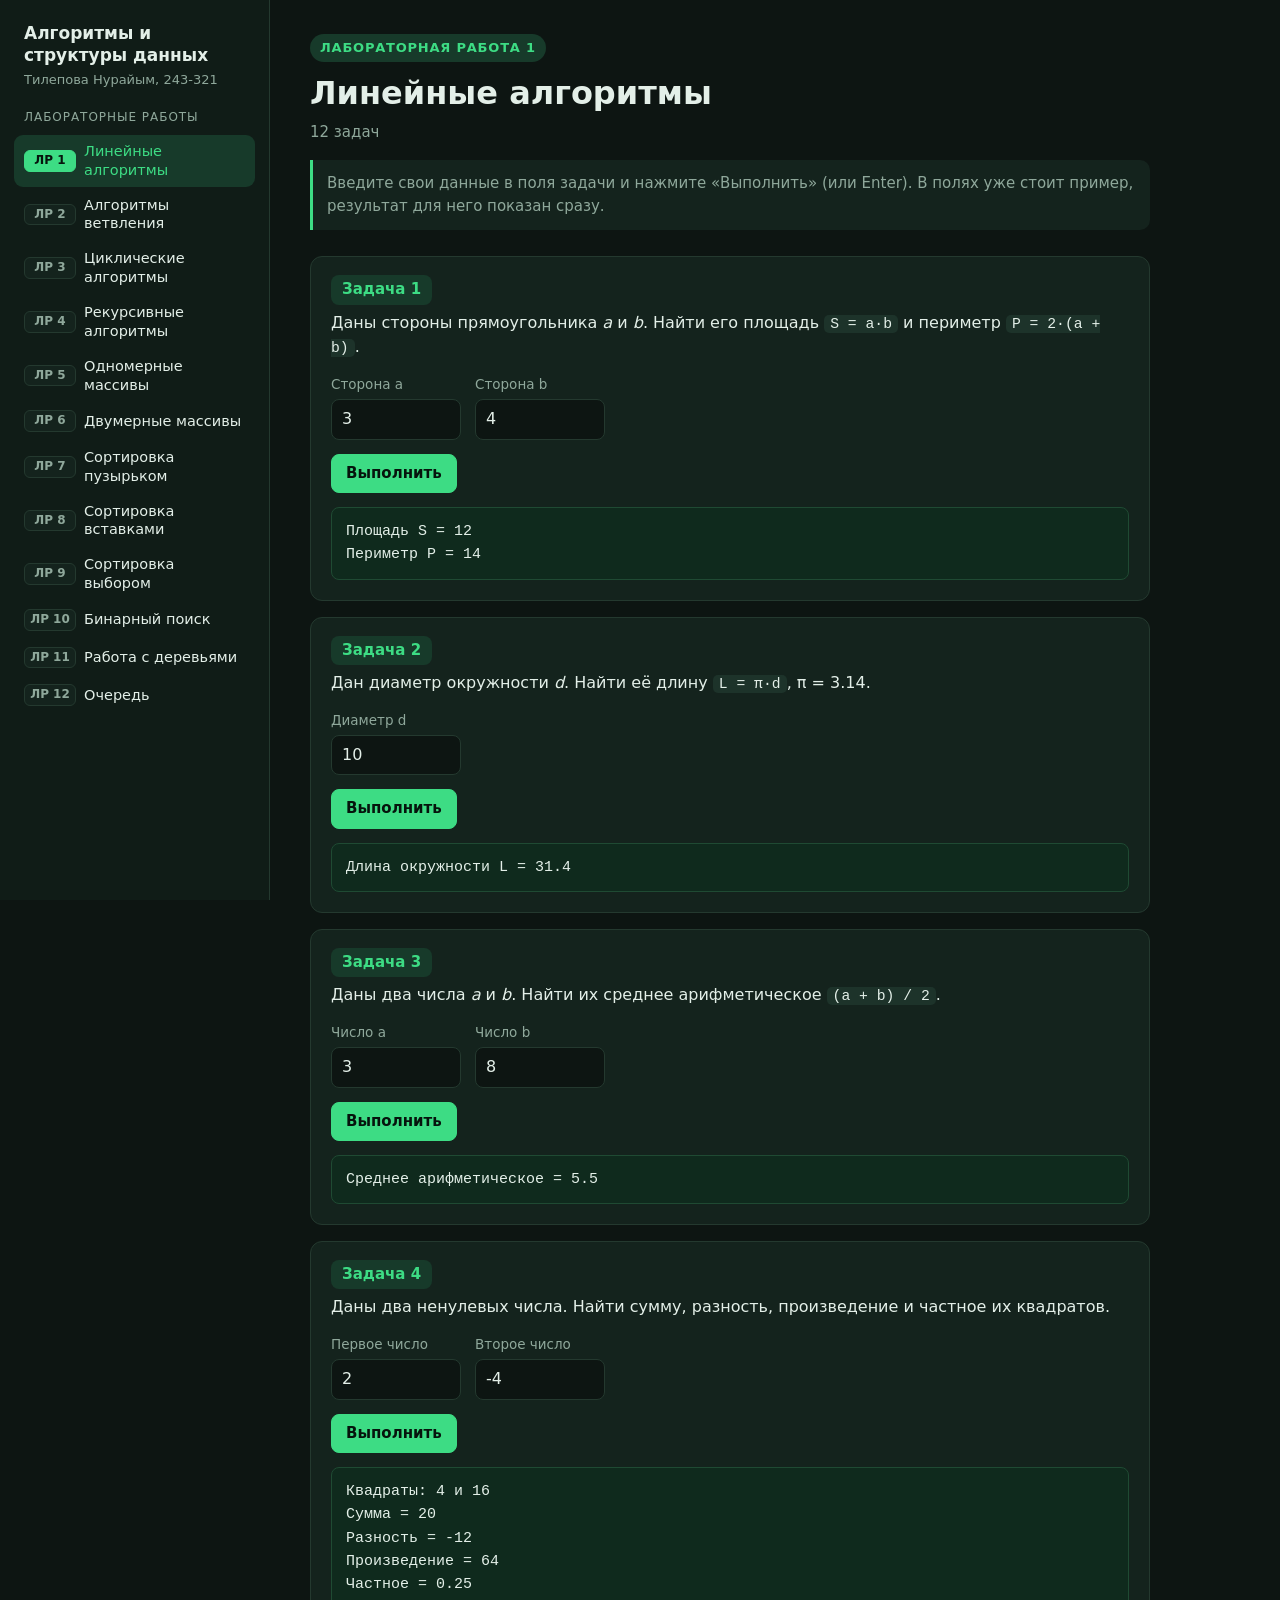
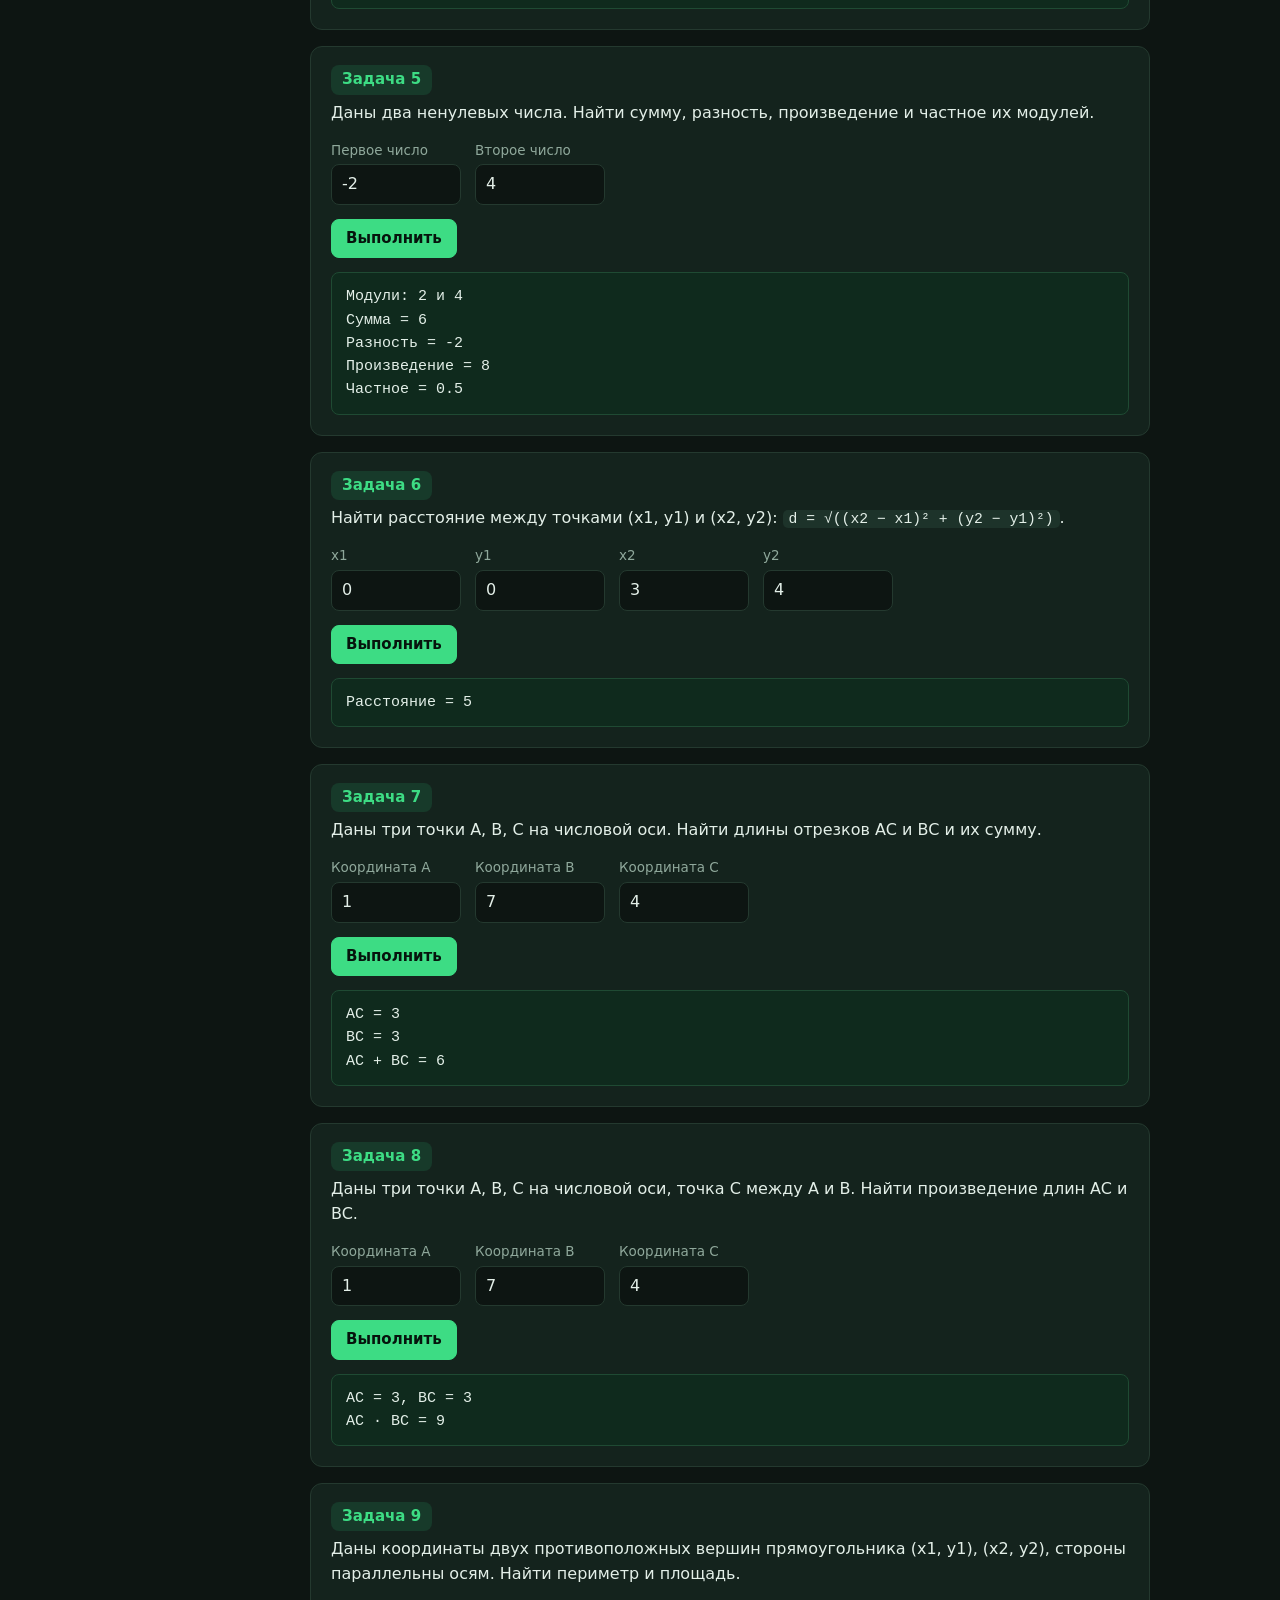
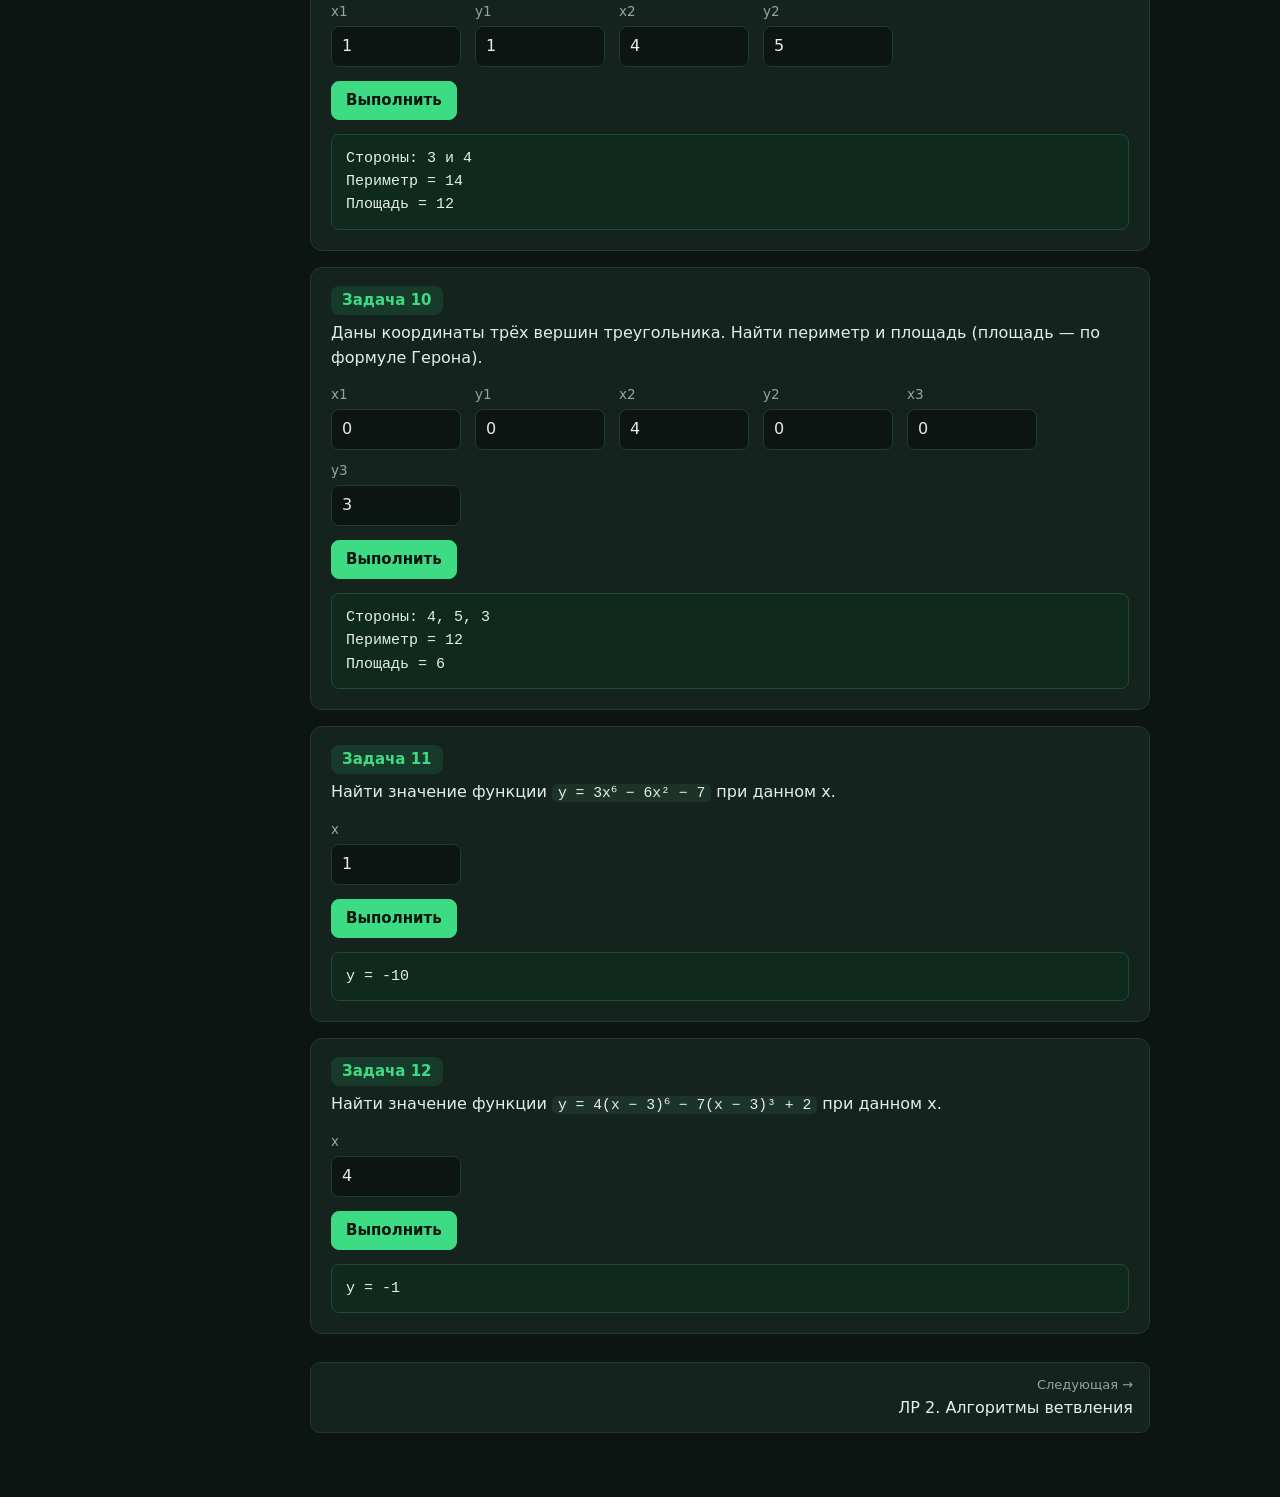
==== web/lab-01.html @ 8694693c "Add web version of all labs" ====
<!doctype html>
<html lang="ru">
<head>
  <meta charset="utf-8">
  <meta name="viewport" content="width=device-width, initial-scale=1">
  <title>Лабораторная работа 1</title>
  <link rel="stylesheet" href="assets/style.css">
</head>
<body>
  <noscript>Для работы страницы нужен включённый JavaScript.</noscript>
  <script src="assets/app.js"></script>
  <script src="labs/lab-01.js"></script>
</body>
</html>
---- web/assets/style.css ----
/* Тёмная тема в зелёных тонах */
:root {
  --bg: #0d1512;
  --sidebar: #101c17;
  --surface: #14231d;
  --surface-2: #1a2d25;
  --text: #e3efe8;
  --muted: #8fa89b;
  --border: #24392f;
  --accent: #3ddc84;
  --accent-strong: #2bb36a;
  --accent-soft: #173a2a;
  --on-accent: #06140d;
  --ok-soft: #0f2a1d;
  --error: #ff8a80;
  --error-soft: #3a1a1a;
  --mark: #4a4317;
  --mark-border: #d9b938;
  --code-bg: #1d332a;
  --radius: 12px;
  color-scheme: dark;
}

* { box-sizing: border-box; }

html { scroll-behavior: smooth; }

body {
  margin: 0;
  font-family: "Segoe UI", system-ui, -apple-system, Roboto, sans-serif;
  font-size: 16px;
  line-height: 1.55;
  background: var(--bg);
  color: var(--text);
}

a { color: var(--accent); }

/* ---------- раскладка: боковое меню + содержимое ---------- */

.layout {
  display: grid;
  grid-template-columns: 270px 1fr;
  min-height: 100vh;
}

.sidebar {
  background: var(--sidebar);
  border-right: 1px solid var(--border);
  padding: 22px 14px;
  position: sticky;
  top: 0;
  height: 100vh;
  overflow-y: auto;
}

.brand {
  display: block;
  padding: 0 10px 18px;
  text-decoration: none;
  color: var(--text);
}
.brand .subject { font-weight: 700; font-size: 17px; line-height: 1.3; }
.brand .author { font-size: 13px; color: var(--muted); margin-top: 4px; }

.side-title {
  font-size: 12px;
  text-transform: uppercase;
  letter-spacing: 0.08em;
  color: var(--muted);
  padding: 0 10px 8px;
}

.side-nav { display: flex; flex-direction: column; gap: 2px; }

.side-nav a {
  display: grid;
  grid-template-columns: 52px 1fr;
  align-items: center;
  gap: 8px;
  padding: 7px 10px;
  border-radius: 9px;
  text-decoration: none;
  color: var(--text);
  font-size: 14.5px;
  line-height: 1.3;
}
.side-nav a .badge {
  font-size: 12px;
  font-weight: 600;
  color: var(--muted);
  background: var(--surface);
  border: 1px solid var(--border);
  border-radius: 6px;
  text-align: center;
  padding: 2px 0;
}
.side-nav a:hover { background: var(--surface); }
.side-nav a.current { background: var(--accent-soft); color: var(--accent); }
.side-nav a.current .badge { background: var(--accent); border-color: var(--accent); color: var(--on-accent); }

.mobile-nav { display: none; }

main {
  max-width: 920px;
  width: 100%;
  padding: 34px 40px 64px;
}

/* ---------- заголовок страницы ---------- */

.page-head { margin-bottom: 26px; }
.eyebrow {
  display: inline-block;
  font-size: 13px;
  font-weight: 600;
  letter-spacing: 0.06em;
  text-transform: uppercase;
  color: var(--accent);
  background: var(--accent-soft);
  padding: 4px 10px;
  border-radius: 999px;
}
h1 { font-size: 32px; line-height: 1.2; margin: 12px 0 8px; font-weight: 700; }
.meta { color: var(--muted); font-size: 15px; }
.hint {
  margin-top: 16px;
  padding: 12px 14px;
  border-left: 3px solid var(--accent);
  background: var(--surface);
  border-radius: 0 10px 10px 0;
  color: var(--muted);
  font-size: 15px;
}

h2 { font-size: 18px; margin: 0 0 6px; display: flex; align-items: center; gap: 10px; }
h2 .task-num {
  flex: none;
  padding: 3px 11px;
  border-radius: 8px;
  background: var(--accent-soft);
  color: var(--accent);
  font-size: 15px;
}

/* ---------- главная ---------- */

.lab-grid {
  display: grid;
  grid-template-columns: repeat(auto-fill, minmax(230px, 1fr));
  gap: 14px;
}

.lab-card {
  display: block;
  padding: 16px 18px;
  background: var(--surface);
  border: 1px solid var(--border);
  border-radius: var(--radius);
  text-decoration: none;
  color: var(--text);
  transition: border-color 0.15s, transform 0.15s;
}
.lab-card:hover { border-color: var(--accent); transform: translateY(-2px); }
.lab-card .num { font-size: 12px; font-weight: 600; letter-spacing: 0.06em; text-transform: uppercase; color: var(--accent); }
.lab-card .name { font-weight: 600; font-size: 17px; margin: 4px 0; }
.lab-card .count { font-size: 14px; color: var(--muted); }

/* ---------- карточка задачи ---------- */

.task {
  background: var(--surface);
  border: 1px solid var(--border);
  border-radius: var(--radius);
  padding: 18px 20px 20px;
  margin-bottom: 16px;
  scroll-margin-top: 16px;
}

.task .statement { margin: 4px 0 14px; color: var(--text); }
code {
  background: var(--code-bg);
  padding: 1px 6px;
  border-radius: 5px;
  font-size: 0.92em;
  font-family: Consolas, "Cascadia Mono", monospace;
}

.fields { display: flex; flex-wrap: wrap; gap: 10px 14px; align-items: flex-end; }
.field { display: flex; flex-direction: column; gap: 4px; }
.field.wide { flex: 1 1 100%; }
.field label { font-size: 13.5px; color: var(--muted); }

.field input, .field textarea {
  font: inherit;
  color: var(--text);
  background: var(--bg);
  border: 1px solid var(--border);
  border-radius: 8px;
  padding: 7px 10px;
  min-width: 0;
}
.field input { width: 130px; }
.field.wide input { width: 100%; }
.field textarea { width: 100%; min-height: 110px; font-family: Consolas, "Cascadia Mono", monospace; resize: vertical; }
.field input:focus, .field textarea:focus { outline: none; border-color: var(--accent); box-shadow: 0 0 0 3px var(--accent-soft); }

.actions { display: flex; flex-wrap: wrap; gap: 8px; margin-top: 14px; }

button {
  font: inherit;
  font-size: 15px;
  border: 1px solid var(--border);
  background: var(--surface-2);
  color: var(--text);
  border-radius: 8px;
  padding: 7px 14px;
  cursor: pointer;
}
button:hover { border-color: var(--accent); color: var(--accent); }
button.primary { background: var(--accent); border-color: var(--accent); color: var(--on-accent); font-weight: 600; }
button.primary:hover { background: var(--accent-strong); color: var(--on-accent); }

.output {
  margin-top: 14px;
  padding: 12px 14px;
  border-radius: 8px;
  background: var(--ok-soft);
  border: 1px solid #1f4a33;
  white-space: pre-wrap;
  font-family: Consolas, "Cascadia Mono", monospace;
  font-size: 15px;
  overflow-x: auto;
}
.output.error { background: var(--error-soft); border-color: #5a2626; color: var(--error); font-family: inherit; }
.output:empty { display: none; }
.output.rich { white-space: normal; font-family: inherit; background: var(--bg); border-color: var(--border); }

/* ---------- таблица шагов ---------- */

.steps { border-collapse: collapse; width: 100%; font-size: 15px; }
.steps th, .steps td { padding: 7px 8px; border-bottom: 1px solid var(--border); text-align: left; vertical-align: top; }
.steps th { color: var(--muted); font-weight: 500; font-size: 13px; }
.steps td:first-child { white-space: nowrap; color: var(--muted); }
.steps .cells { flex-wrap: nowrap; }
.steps td:last-child { min-width: 180px; }

.cells { display: flex; flex-wrap: wrap; gap: 4px; }
.cell {
  min-width: 36px;
  padding: 3px 6px;
  border-radius: 6px;
  border: 1px solid var(--border);
  background: var(--surface);
  text-align: center;
  font-family: Consolas, "Cascadia Mono", monospace;
}
.cell.done { background: var(--accent-soft); border-color: var(--accent-strong); color: var(--accent); }
.cell.hot { background: var(--mark); border-color: var(--mark-border); }
.cell.mid { background: var(--accent); border-color: var(--accent); color: var(--on-accent); font-weight: 700; }
.cell.out { opacity: 0.3; }

.summary { margin-top: 12px; font-size: 15px; }
.legend { display: flex; flex-wrap: wrap; gap: 14px; font-size: 13px; color: var(--muted); margin: 0 0 10px; }
.legend .cell { display: inline-block; min-width: 18px; padding: 0 4px; margin-right: 4px; vertical-align: middle; }

/* ---------- дерево ---------- */

.tree-box { overflow-x: auto; margin-top: 14px; border: 1px solid var(--border); border-radius: 10px; background: var(--bg); }
.tree-box svg { display: block; margin: 0 auto; }
.tree-box line { stroke: #3d5a4c; stroke-width: 2; }
.tree-box circle { fill: var(--surface-2); stroke: var(--accent); stroke-width: 2; }
.tree-box circle.on-path { fill: var(--accent-soft); }
.tree-box circle.found { fill: var(--mark); stroke: var(--mark-border); }
.tree-box text { fill: var(--text); font-size: 14px; font-family: Consolas, monospace; text-anchor: middle; dominant-baseline: central; }
.tree-empty { padding: 24px; text-align: center; color: var(--muted); }

/* ---------- очередь ---------- */

.queue-view { display: flex; align-items: center; gap: 8px; flex-wrap: wrap; margin-top: 14px; min-height: 52px; padding: 12px; border: 1px dashed var(--border); border-radius: 10px; }
.queue-end { font-size: 13px; color: var(--muted); }
.queue-item { padding: 8px 14px; border-radius: 8px; background: var(--accent-soft); border: 1px solid var(--accent-strong); font-weight: 600; }
.queue-item.first { background: var(--mark); border-color: var(--mark-border); }
.queue-empty { color: var(--muted); }

.log { margin-top: 12px; font-size: 14px; color: var(--muted); max-height: 200px; overflow-y: auto; }
.log div { padding: 3px 0; border-bottom: 1px dashed var(--border); }

.help { font-size: 14px; color: var(--muted); margin-top: 8px; }

/* ---------- переход между лабами ---------- */

.pager { display: flex; justify-content: space-between; gap: 12px; margin-top: 28px; flex-wrap: wrap; }
.pager a {
  flex: 1 1 240px;
  padding: 12px 16px;
  border: 1px solid var(--border);
  border-radius: 10px;
  background: var(--surface);
  text-decoration: none;
  color: var(--text);
}
.pager a:hover { border-color: var(--accent); }
.pager a.next { text-align: right; }
.pager small { display: block; color: var(--muted); font-size: 13px; }

/* ---------- мобильная версия ---------- */

@media (max-width: 860px) {
  .layout { grid-template-columns: 1fr; }
  .sidebar { display: none; }
  .mobile-nav {
    display: flex;
    gap: 10px;
    align-items: center;
    padding: 10px 16px;
    background: var(--sidebar);
    border-bottom: 1px solid var(--border);
    position: sticky;
    top: 0;
    z-index: 10;
  }
  .mobile-nav a { color: var(--text); font-weight: 700; text-decoration: none; white-space: nowrap; }
  .mobile-nav select {
    flex: 1;
    min-width: 0;
    font: inherit;
    font-size: 15px;
    color: var(--text);
    background: var(--surface);
    border: 1px solid var(--border);
    border-radius: 8px;
    padding: 7px 8px;
  }
  main { padding: 22px 16px 48px; }
  h1 { font-size: 25px; }
  .task { padding: 14px; }
  .field input { width: 110px; }
}
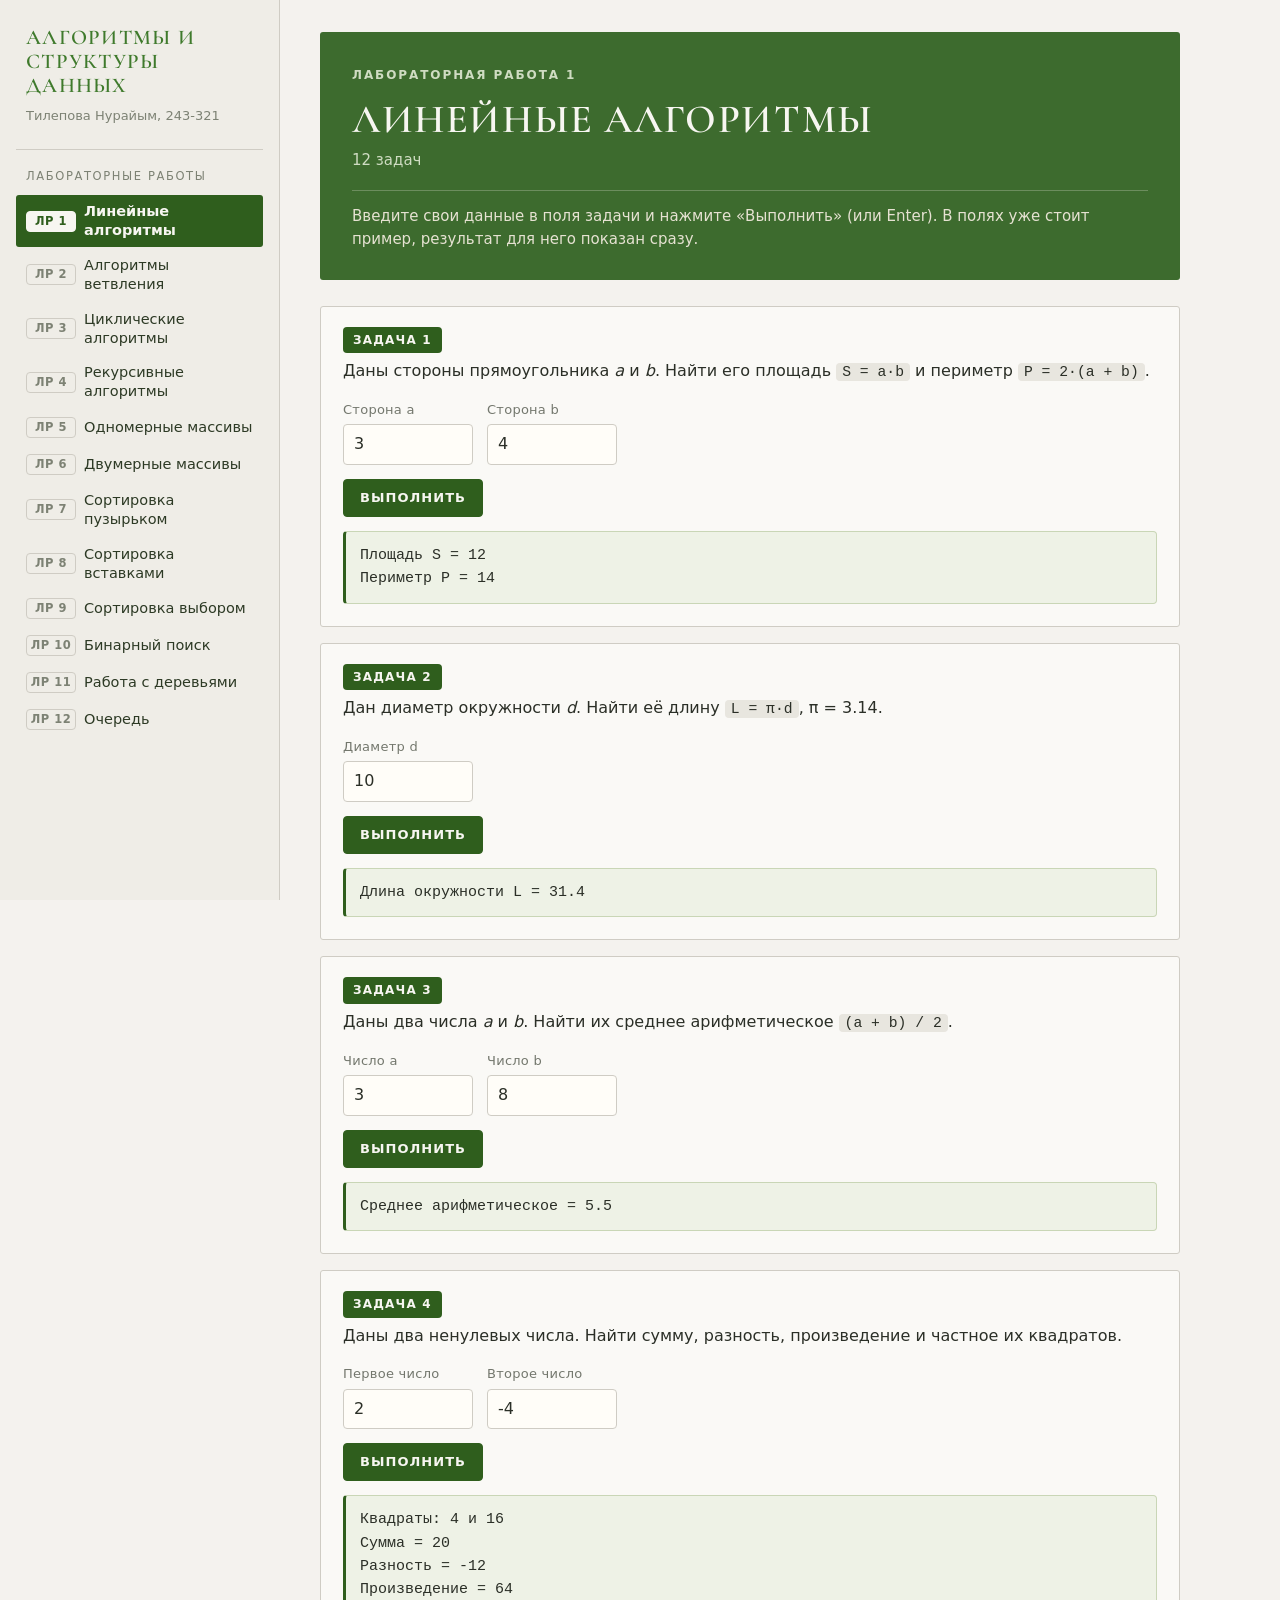
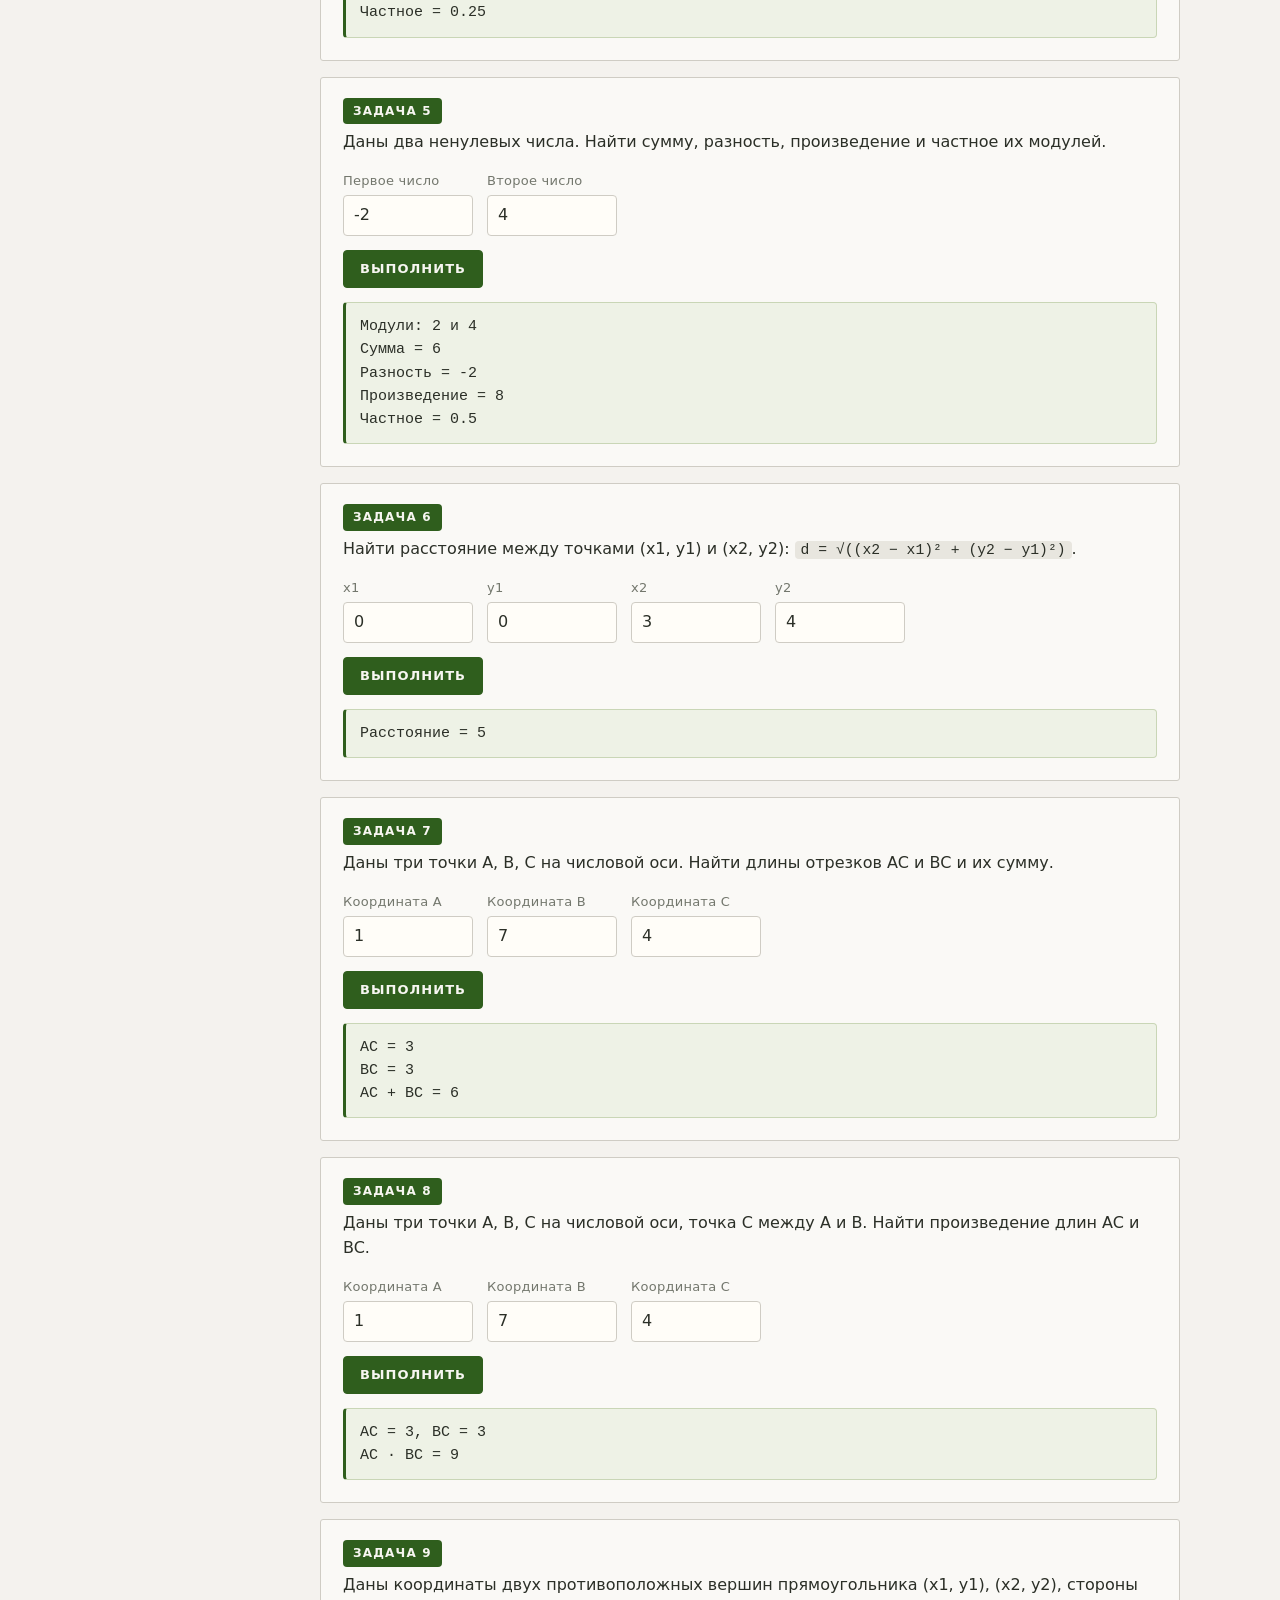
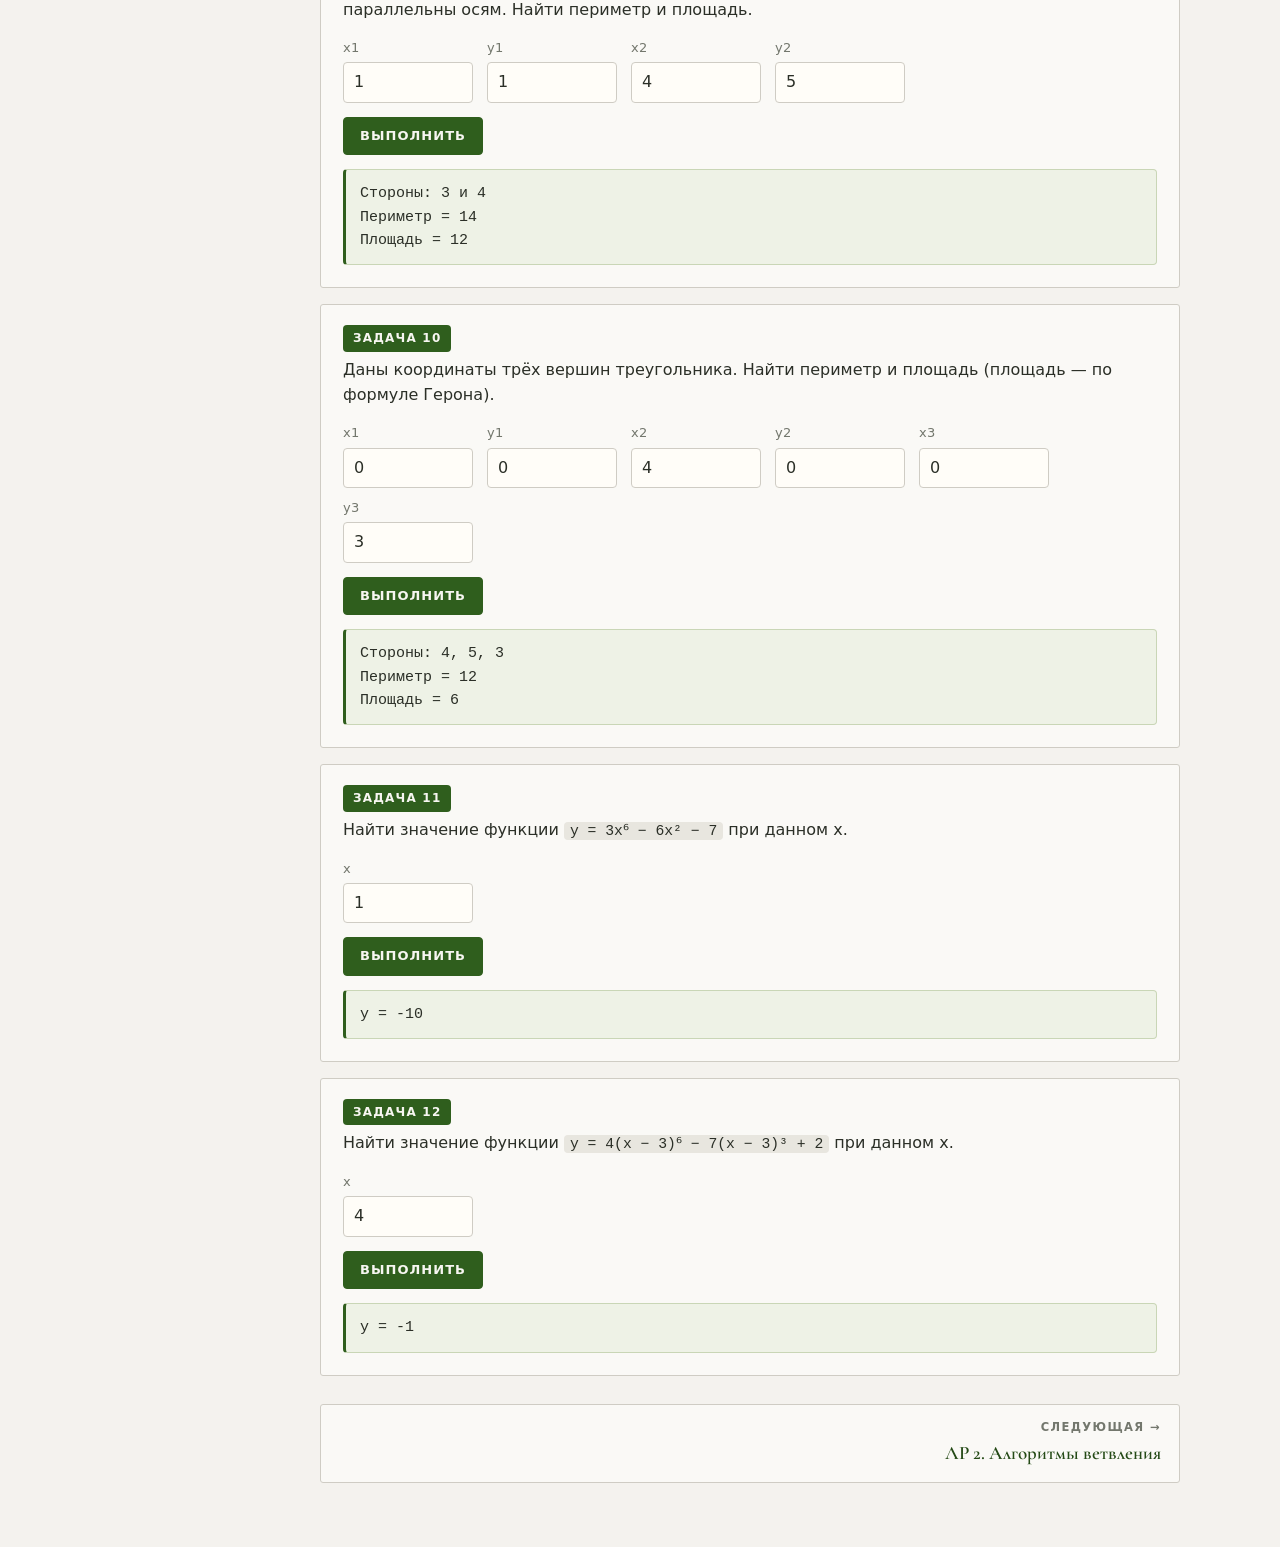
==== commit 59ae2f4f: "Restyle web version: olive and cream palette" ====
--- a/web/lab-01.html
+++ b/web/lab-01.html
@@ -4,6 +4,9 @@
   <meta charset="utf-8">
   <meta name="viewport" content="width=device-width, initial-scale=1">
   <title>Лабораторная работа 1</title>
+  <link rel="preconnect" href="https://fonts.googleapis.com">
+  <link rel="preconnect" href="https://fonts.gstatic.com" crossorigin>
+  <link rel="stylesheet" href="https://fonts.googleapis.com/css2?family=Cormorant+Garamond:wght@500;600;700&display=swap">
   <link rel="stylesheet" href="assets/style.css">
 </head>
 <body>
--- a/web/assets/style.css
+++ b/web/assets/style.css
@@ -1,339 +1,379 @@
-/* Тёмная тема в зелёных тонах */
-:root {
-  --bg: #0d1512;
-  --sidebar: #101c17;
-  --surface: #14231d;
-  --surface-2: #1a2d25;
-  --text: #e3efe8;
-  --muted: #8fa89b;
-  --border: #24392f;
-  --accent: #3ddc84;
-  --accent-strong: #2bb36a;
-  --accent-soft: #173a2a;
-  --on-accent: #06140d;
-  --ok-soft: #0f2a1d;
-  --error: #ff8a80;
-  --error-soft: #3a1a1a;
-  --mark: #4a4317;
-  --mark-border: #d9b938;
-  --code-bg: #1d332a;
-  --radius: 12px;
-  color-scheme: dark;
-}
-
-* { box-sizing: border-box; }
-
-html { scroll-behavior: smooth; }
-
-body {
-  margin: 0;
-  font-family: "Segoe UI", system-ui, -apple-system, Roboto, sans-serif;
-  font-size: 16px;
-  line-height: 1.55;
-  background: var(--bg);
-  color: var(--text);
-}
-
-a { color: var(--accent); }
-
-/* ---------- раскладка: боковое меню + содержимое ---------- */
-
-.layout {
-  display: grid;
-  grid-template-columns: 270px 1fr;
-  min-height: 100vh;
-}
-
-.sidebar {
-  background: var(--sidebar);
-  border-right: 1px solid var(--border);
-  padding: 22px 14px;
-  position: sticky;
-  top: 0;
-  height: 100vh;
-  overflow-y: auto;
-}
-
-.brand {
-  display: block;
-  padding: 0 10px 18px;
-  text-decoration: none;
-  color: var(--text);
-}
-.brand .subject { font-weight: 700; font-size: 17px; line-height: 1.3; }
-.brand .author { font-size: 13px; color: var(--muted); margin-top: 4px; }
-
-.side-title {
-  font-size: 12px;
-  text-transform: uppercase;
-  letter-spacing: 0.08em;
-  color: var(--muted);
-  padding: 0 10px 8px;
-}
-
-.side-nav { display: flex; flex-direction: column; gap: 2px; }
-
-.side-nav a {
-  display: grid;
-  grid-template-columns: 52px 1fr;
-  align-items: center;
-  gap: 8px;
-  padding: 7px 10px;
-  border-radius: 9px;
-  text-decoration: none;
-  color: var(--text);
-  font-size: 14.5px;
-  line-height: 1.3;
-}
-.side-nav a .badge {
-  font-size: 12px;
-  font-weight: 600;
-  color: var(--muted);
-  background: var(--surface);
-  border: 1px solid var(--border);
-  border-radius: 6px;
-  text-align: center;
-  padding: 2px 0;
-}
-.side-nav a:hover { background: var(--surface); }
-.side-nav a.current { background: var(--accent-soft); color: var(--accent); }
-.side-nav a.current .badge { background: var(--accent); border-color: var(--accent); color: var(--on-accent); }
-
-.mobile-nav { display: none; }
-
-main {
-  max-width: 920px;
-  width: 100%;
-  padding: 34px 40px 64px;
-}
-
-/* ---------- заголовок страницы ---------- */
-
-.page-head { margin-bottom: 26px; }
-.eyebrow {
-  display: inline-block;
-  font-size: 13px;
-  font-weight: 600;
-  letter-spacing: 0.06em;
-  text-transform: uppercase;
-  color: var(--accent);
-  background: var(--accent-soft);
-  padding: 4px 10px;
-  border-radius: 999px;
-}
-h1 { font-size: 32px; line-height: 1.2; margin: 12px 0 8px; font-weight: 700; }
-.meta { color: var(--muted); font-size: 15px; }
-.hint {
-  margin-top: 16px;
-  padding: 12px 14px;
-  border-left: 3px solid var(--accent);
-  background: var(--surface);
-  border-radius: 0 10px 10px 0;
-  color: var(--muted);
-  font-size: 15px;
-}
-
-h2 { font-size: 18px; margin: 0 0 6px; display: flex; align-items: center; gap: 10px; }
-h2 .task-num {
-  flex: none;
-  padding: 3px 11px;
-  border-radius: 8px;
-  background: var(--accent-soft);
-  color: var(--accent);
-  font-size: 15px;
-}
-
-/* ---------- главная ---------- */
-
-.lab-grid {
-  display: grid;
-  grid-template-columns: repeat(auto-fill, minmax(230px, 1fr));
-  gap: 14px;
-}
-
-.lab-card {
-  display: block;
-  padding: 16px 18px;
-  background: var(--surface);
-  border: 1px solid var(--border);
-  border-radius: var(--radius);
-  text-decoration: none;
-  color: var(--text);
-  transition: border-color 0.15s, transform 0.15s;
-}
-.lab-card:hover { border-color: var(--accent); transform: translateY(-2px); }
-.lab-card .num { font-size: 12px; font-weight: 600; letter-spacing: 0.06em; text-transform: uppercase; color: var(--accent); }
-.lab-card .name { font-weight: 600; font-size: 17px; margin: 4px 0; }
-.lab-card .count { font-size: 14px; color: var(--muted); }
-
-/* ---------- карточка задачи ---------- */
-
-.task {
-  background: var(--surface);
-  border: 1px solid var(--border);
-  border-radius: var(--radius);
-  padding: 18px 20px 20px;
-  margin-bottom: 16px;
-  scroll-margin-top: 16px;
-}
-
-.task .statement { margin: 4px 0 14px; color: var(--text); }
-code {
-  background: var(--code-bg);
-  padding: 1px 6px;
-  border-radius: 5px;
-  font-size: 0.92em;
-  font-family: Consolas, "Cascadia Mono", monospace;
-}
-
-.fields { display: flex; flex-wrap: wrap; gap: 10px 14px; align-items: flex-end; }
-.field { display: flex; flex-direction: column; gap: 4px; }
-.field.wide { flex: 1 1 100%; }
-.field label { font-size: 13.5px; color: var(--muted); }
-
-.field input, .field textarea {
-  font: inherit;
-  color: var(--text);
-  background: var(--bg);
-  border: 1px solid var(--border);
-  border-radius: 8px;
-  padding: 7px 10px;
-  min-width: 0;
-}
-.field input { width: 130px; }
-.field.wide input { width: 100%; }
-.field textarea { width: 100%; min-height: 110px; font-family: Consolas, "Cascadia Mono", monospace; resize: vertical; }
-.field input:focus, .field textarea:focus { outline: none; border-color: var(--accent); box-shadow: 0 0 0 3px var(--accent-soft); }
-
-.actions { display: flex; flex-wrap: wrap; gap: 8px; margin-top: 14px; }
-
-button {
-  font: inherit;
-  font-size: 15px;
-  border: 1px solid var(--border);
-  background: var(--surface-2);
-  color: var(--text);
-  border-radius: 8px;
-  padding: 7px 14px;
-  cursor: pointer;
-}
-button:hover { border-color: var(--accent); color: var(--accent); }
-button.primary { background: var(--accent); border-color: var(--accent); color: var(--on-accent); font-weight: 600; }
-button.primary:hover { background: var(--accent-strong); color: var(--on-accent); }
-
-.output {
-  margin-top: 14px;
-  padding: 12px 14px;
-  border-radius: 8px;
-  background: var(--ok-soft);
-  border: 1px solid #1f4a33;
-  white-space: pre-wrap;
-  font-family: Consolas, "Cascadia Mono", monospace;
-  font-size: 15px;
-  overflow-x: auto;
-}
-.output.error { background: var(--error-soft); border-color: #5a2626; color: var(--error); font-family: inherit; }
-.output:empty { display: none; }
-.output.rich { white-space: normal; font-family: inherit; background: var(--bg); border-color: var(--border); }
-
-/* ---------- таблица шагов ---------- */
-
-.steps { border-collapse: collapse; width: 100%; font-size: 15px; }
-.steps th, .steps td { padding: 7px 8px; border-bottom: 1px solid var(--border); text-align: left; vertical-align: top; }
-.steps th { color: var(--muted); font-weight: 500; font-size: 13px; }
-.steps td:first-child { white-space: nowrap; color: var(--muted); }
-.steps .cells { flex-wrap: nowrap; }
-.steps td:last-child { min-width: 180px; }
-
-.cells { display: flex; flex-wrap: wrap; gap: 4px; }
-.cell {
-  min-width: 36px;
-  padding: 3px 6px;
-  border-radius: 6px;
-  border: 1px solid var(--border);
-  background: var(--surface);
-  text-align: center;
-  font-family: Consolas, "Cascadia Mono", monospace;
-}
-.cell.done { background: var(--accent-soft); border-color: var(--accent-strong); color: var(--accent); }
-.cell.hot { background: var(--mark); border-color: var(--mark-border); }
-.cell.mid { background: var(--accent); border-color: var(--accent); color: var(--on-accent); font-weight: 700; }
-.cell.out { opacity: 0.3; }
-
-.summary { margin-top: 12px; font-size: 15px; }
-.legend { display: flex; flex-wrap: wrap; gap: 14px; font-size: 13px; color: var(--muted); margin: 0 0 10px; }
-.legend .cell { display: inline-block; min-width: 18px; padding: 0 4px; margin-right: 4px; vertical-align: middle; }
-
-/* ---------- дерево ---------- */
-
-.tree-box { overflow-x: auto; margin-top: 14px; border: 1px solid var(--border); border-radius: 10px; background: var(--bg); }
-.tree-box svg { display: block; margin: 0 auto; }
-.tree-box line { stroke: #3d5a4c; stroke-width: 2; }
-.tree-box circle { fill: var(--surface-2); stroke: var(--accent); stroke-width: 2; }
-.tree-box circle.on-path { fill: var(--accent-soft); }
-.tree-box circle.found { fill: var(--mark); stroke: var(--mark-border); }
-.tree-box text { fill: var(--text); font-size: 14px; font-family: Consolas, monospace; text-anchor: middle; dominant-baseline: central; }
-.tree-empty { padding: 24px; text-align: center; color: var(--muted); }
-
-/* ---------- очередь ---------- */
-
-.queue-view { display: flex; align-items: center; gap: 8px; flex-wrap: wrap; margin-top: 14px; min-height: 52px; padding: 12px; border: 1px dashed var(--border); border-radius: 10px; }
-.queue-end { font-size: 13px; color: var(--muted); }
-.queue-item { padding: 8px 14px; border-radius: 8px; background: var(--accent-soft); border: 1px solid var(--accent-strong); font-weight: 600; }
-.queue-item.first { background: var(--mark); border-color: var(--mark-border); }
-.queue-empty { color: var(--muted); }
-
-.log { margin-top: 12px; font-size: 14px; color: var(--muted); max-height: 200px; overflow-y: auto; }
-.log div { padding: 3px 0; border-bottom: 1px dashed var(--border); }
-
-.help { font-size: 14px; color: var(--muted); margin-top: 8px; }
-
-/* ---------- переход между лабами ---------- */
-
-.pager { display: flex; justify-content: space-between; gap: 12px; margin-top: 28px; flex-wrap: wrap; }
-.pager a {
-  flex: 1 1 240px;
-  padding: 12px 16px;
-  border: 1px solid var(--border);
-  border-radius: 10px;
-  background: var(--surface);
-  text-decoration: none;
-  color: var(--text);
-}
-.pager a:hover { border-color: var(--accent); }
-.pager a.next { text-align: right; }
-.pager small { display: block; color: var(--muted); font-size: 13px; }
-
-/* ---------- мобильная версия ---------- */
-
-@media (max-width: 860px) {
-  .layout { grid-template-columns: 1fr; }
-  .sidebar { display: none; }
-  .mobile-nav {
-    display: flex;
-    gap: 10px;
-    align-items: center;
-    padding: 10px 16px;
-    background: var(--sidebar);
-    border-bottom: 1px solid var(--border);
-    position: sticky;
-    top: 0;
-    z-index: 10;
-  }
-  .mobile-nav a { color: var(--text); font-weight: 700; text-decoration: none; white-space: nowrap; }
-  .mobile-nav select {
-    flex: 1;
-    min-width: 0;
-    font: inherit;
-    font-size: 15px;
-    color: var(--text);
-    background: var(--surface);
-    border: 1px solid var(--border);
-    border-radius: 8px;
-    padding: 7px 8px;
-  }
-  main { padding: 22px 16px 48px; }
-  h1 { font-size: 25px; }
-  .task { padding: 14px; }
-  .field input { width: 110px; }
-}
+/* Оливково-кремовая тема: тёплый светлый фон, тёмно-зелёные акценты, заголовки с засечками */
+:root {
+  --bg: #f4f2ee;
+  --surface: #faf9f6;
+  --surface-2: #f1efea;
+  --sidebar: #efede7;
+  --sidebar-hover: #e5e8dc;
+  --sidebar-text: #2d3a25;
+  --sidebar-muted: #7d8274;
+  --hero: #3d6b2e;
+  --text: #2b2f27;
+  --muted: #73776d;
+  --border: #cfccc4;
+  --accent: #2f5e1d;
+  --accent-strong: #244a16;
+  --heading: #3f7a2c;
+  --accent-soft: #e2ead6;
+  --on-accent: #f7f6f1;
+  --ok-soft: #eef2e6;
+  --ok-border: #c9d6b6;
+  --error: #9b2c2c;
+  --error-soft: #f6e3dc;
+  --mark: #f1e2a8;
+  --mark-border: #b8962d;
+  --code-bg: #e8e6df;
+  --radius: 3px;
+  --serif: "Cormorant Garamond", "Playfair Display", Georgia, "Times New Roman", serif;
+  color-scheme: light;
+}
+
+* { box-sizing: border-box; }
+html { scroll-behavior: smooth; }
+
+body {
+  margin: 0;
+  font-family: "Segoe UI", system-ui, -apple-system, Roboto, sans-serif;
+  font-size: 16px;
+  line-height: 1.55;
+  background: var(--bg);
+  color: var(--text);
+}
+
+a { color: var(--accent); }
+
+/* ---------- раскладка: боковое меню + содержимое ---------- */
+
+.layout { display: grid; grid-template-columns: 280px 1fr; min-height: 100vh; }
+
+.sidebar {
+  background: var(--sidebar);
+  border-right: 1px solid var(--border);
+  color: var(--sidebar-text);
+  padding: 26px 16px;
+  position: sticky;
+  top: 0;
+  height: 100vh;
+  overflow-y: auto;
+}
+
+.brand { display: block; padding: 0 10px 22px; text-decoration: none; color: var(--heading); }
+.brand .subject {
+  font-family: var(--serif);
+  font-size: 21px;
+  font-weight: 600;
+  line-height: 1.15;
+  text-transform: uppercase;
+  letter-spacing: 0.06em;
+}
+.brand .author { font-size: 13px; color: var(--sidebar-muted); margin-top: 8px; }
+
+.side-title {
+  font-size: 11.5px;
+  text-transform: uppercase;
+  letter-spacing: 0.14em;
+  color: var(--sidebar-muted);
+  padding: 0 10px 10px;
+  border-top: 1px solid var(--border);
+  padding-top: 18px;
+}
+
+.side-nav { display: flex; flex-direction: column; gap: 2px; }
+.side-nav a {
+  display: grid;
+  grid-template-columns: 50px 1fr;
+  align-items: center;
+  gap: 8px;
+  padding: 7px 10px;
+  border-radius: var(--radius);
+  text-decoration: none;
+  color: var(--sidebar-text);
+  font-size: 14.5px;
+  line-height: 1.3;
+}
+.side-nav a .badge {
+  font-size: 11.5px;
+  font-weight: 600;
+  letter-spacing: 0.04em;
+  color: var(--sidebar-muted);
+  border: 1px solid var(--border);
+  border-radius: 4px;
+  text-align: center;
+  padding: 2px 0;
+}
+.side-nav a:hover { background: var(--sidebar-hover); }
+.side-nav a.current { background: var(--accent); color: var(--on-accent); font-weight: 600; }
+.side-nav a.current .badge { background: var(--on-accent); border-color: var(--on-accent); color: var(--accent); }
+
+.mobile-nav { display: none; }
+
+main { max-width: 940px; width: 100%; padding: 32px 40px 64px; }
+
+/* ---------- шапка страницы: зелёная плашка ---------- */
+
+.page-head {
+  background: var(--hero);
+  color: var(--on-accent);
+  border-radius: var(--radius);
+  padding: 30px 32px 28px;
+  margin-bottom: 26px;
+}
+.eyebrow {
+  display: inline-block;
+  font-size: 12px;
+  font-weight: 600;
+  letter-spacing: 0.16em;
+  text-transform: uppercase;
+  color: #cfdcc2;
+}
+h1 {
+  font-family: var(--serif);
+  font-size: 40px;
+  line-height: 1.1;
+  margin: 10px 0 8px;
+  font-weight: 600;
+  text-transform: uppercase;
+  letter-spacing: 0.04em;
+}
+.meta { color: #cfdcc2; font-size: 15px; }
+.hint {
+  margin-top: 18px;
+  padding-top: 14px;
+  border-top: 1px solid rgba(247, 244, 234, 0.25);
+  color: #e6e2d2;
+  font-size: 15px;
+}
+
+h2 {
+  font-family: var(--serif);
+  font-size: 22px;
+  font-weight: 600;
+  margin: 0 0 6px;
+  color: var(--heading);
+  text-transform: uppercase;
+  letter-spacing: 0.05em;
+  display: flex;
+  align-items: center;
+  gap: 12px;
+}
+h2 .task-num {
+  flex: none;
+  font-family: "Segoe UI", system-ui, sans-serif;
+  font-size: 12px;
+  font-weight: 700;
+  letter-spacing: 0.1em;
+  padding: 4px 10px;
+  border-radius: 4px;
+  background: var(--accent);
+  color: var(--on-accent);
+}
+
+/* ---------- главная ---------- */
+
+.lab-grid { display: grid; grid-template-columns: repeat(auto-fill, minmax(230px, 1fr)); gap: 14px; }
+.lab-card {
+  display: block;
+  padding: 18px 18px 16px;
+  background: var(--surface);
+  border: 1px solid var(--border);
+  border-radius: var(--radius);
+  text-decoration: none;
+  color: var(--text);
+  transition: border-color 0.15s, transform 0.15s, box-shadow 0.15s;
+}
+.lab-card:hover { border-color: var(--accent); transform: translateY(-2px); box-shadow: 0 6px 18px rgba(52, 73, 42, 0.12); }
+.lab-card .num { font-size: 11.5px; font-weight: 600; letter-spacing: 0.14em; text-transform: uppercase; color: var(--muted); }
+.lab-card .name {
+  font-family: var(--serif);
+  font-size: 21px;
+  font-weight: 600;
+  line-height: 1.15;
+  color: var(--heading);
+  margin: 6px 0 6px;
+}
+.lab-card .count { font-size: 14px; color: var(--muted); }
+
+/* ---------- карточка задачи ---------- */
+
+.task {
+  background: var(--surface);
+  border: 1px solid var(--border);
+  border-radius: var(--radius);
+  padding: 20px 22px 22px;
+  margin-bottom: 16px;
+  scroll-margin-top: 16px;
+}
+.task .statement { margin: 6px 0 16px; }
+
+code {
+  background: var(--code-bg);
+  padding: 1px 6px;
+  border-radius: 4px;
+  font-size: 0.92em;
+  font-family: Consolas, "Cascadia Mono", monospace;
+}
+
+.fields { display: flex; flex-wrap: wrap; gap: 10px 14px; align-items: flex-end; }
+.field { display: flex; flex-direction: column; gap: 4px; }
+.field.wide { flex: 1 1 100%; }
+.field label { font-size: 13px; color: var(--muted); letter-spacing: 0.02em; }
+
+.field input, .field textarea {
+  font: inherit;
+  color: var(--text);
+  background: #fffdf8;
+  border: 1px solid var(--border);
+  border-radius: 4px;
+  padding: 7px 10px;
+  min-width: 0;
+}
+.field input { width: 130px; }
+.field.wide input { width: 100%; }
+.field textarea { width: 100%; min-height: 110px; font-family: Consolas, "Cascadia Mono", monospace; resize: vertical; }
+.field input:focus, .field textarea:focus { outline: none; border-color: var(--accent); box-shadow: 0 0 0 3px var(--accent-soft); }
+
+.actions { display: flex; flex-wrap: wrap; gap: 8px; margin-top: 14px; }
+
+button {
+  font: inherit;
+  font-size: 13px;
+  font-weight: 600;
+  letter-spacing: 0.08em;
+  text-transform: uppercase;
+  border: 1px solid var(--accent);
+  background: transparent;
+  color: var(--accent);
+  border-radius: 4px;
+  padding: 8px 16px;
+  cursor: pointer;
+}
+button:hover { background: var(--accent-soft); }
+button.primary { background: var(--accent); color: var(--on-accent); }
+button.primary:hover { background: var(--accent-strong); }
+
+.output {
+  margin-top: 14px;
+  padding: 12px 14px;
+  border-radius: 4px;
+  background: var(--ok-soft);
+  border: 1px solid var(--ok-border);
+  border-left: 3px solid var(--accent);
+  white-space: pre-wrap;
+  font-family: Consolas, "Cascadia Mono", monospace;
+  font-size: 15px;
+  overflow-x: auto;
+}
+.output.error { background: var(--error-soft); border-color: #e2b8a8; border-left-color: var(--error); color: var(--error); font-family: inherit; }
+.output:empty { display: none; }
+.output.rich { white-space: normal; font-family: inherit; background: var(--surface-2); border-color: var(--border); border-left-color: var(--border); }
+
+/* ---------- таблица шагов ---------- */
+
+.steps { border-collapse: collapse; width: 100%; font-size: 15px; }
+.steps th, .steps td { padding: 7px 8px; border-bottom: 1px solid var(--border); text-align: left; vertical-align: top; }
+.steps th { color: var(--muted); font-weight: 600; font-size: 11.5px; letter-spacing: 0.1em; text-transform: uppercase; }
+.steps td:first-child { white-space: nowrap; color: var(--muted); }
+.steps .cells { flex-wrap: nowrap; }
+.steps td:last-child { min-width: 180px; }
+
+.cells { display: flex; flex-wrap: wrap; gap: 4px; }
+.cell {
+  min-width: 36px;
+  padding: 3px 6px;
+  border-radius: 4px;
+  border: 1px solid var(--border);
+  background: #fffdf8;
+  text-align: center;
+  font-family: Consolas, "Cascadia Mono", monospace;
+}
+.cell.done { background: var(--accent-soft); border-color: #a9b98c; color: var(--accent-strong); }
+.cell.hot { background: var(--mark); border-color: var(--mark-border); }
+.cell.mid { background: var(--accent); border-color: var(--accent); color: var(--on-accent); font-weight: 700; }
+.cell.out { opacity: 0.3; }
+
+.summary { margin-top: 12px; font-size: 15px; }
+.legend { display: flex; flex-wrap: wrap; gap: 14px; font-size: 13px; color: var(--muted); margin: 0 0 10px; }
+.legend .cell { display: inline-block; min-width: 18px; padding: 0 4px; margin-right: 4px; vertical-align: middle; }
+
+/* ---------- дерево ---------- */
+
+.tree-box { overflow-x: auto; margin-top: 14px; border: 1px solid var(--border); border-radius: var(--radius); background: #fffdf8; }
+.tree-box svg { display: block; margin: 0 auto; }
+.tree-box line { stroke: #a9b398; stroke-width: 2; }
+.tree-box circle { fill: var(--surface); stroke: var(--accent); stroke-width: 2; }
+.tree-box circle.on-path { fill: var(--accent-soft); }
+.tree-box circle.found { fill: var(--accent); stroke: var(--accent-strong); }
+.tree-box circle.found + text { fill: var(--on-accent); font-weight: 700; }
+.tree-box text { fill: var(--text); font-size: 14px; font-family: Consolas, monospace; text-anchor: middle; dominant-baseline: central; pointer-events: none; }
+.tree-empty { padding: 24px; text-align: center; color: var(--muted); }
+
+/* ---------- очередь ---------- */
+
+.queue-view {
+  display: flex; align-items: center; gap: 8px; flex-wrap: wrap;
+  margin-top: 14px; min-height: 56px; padding: 12px;
+  border: 1px dashed #c8c1aa; border-radius: var(--radius); background: #fffdf8;
+}
+.queue-end { font-size: 12px; letter-spacing: 0.08em; text-transform: uppercase; color: var(--muted); }
+.queue-item { padding: 8px 14px; border-radius: 4px; background: var(--accent-soft); border: 1px solid #a9b98c; color: var(--accent-strong); font-weight: 600; }
+.queue-item.first { background: var(--accent); border-color: var(--accent); color: var(--on-accent); }
+.queue-empty { color: var(--muted); }
+
+.log { margin-top: 12px; font-size: 14px; color: var(--muted); max-height: 200px; overflow-y: auto; font-family: Consolas, monospace; }
+.log div { padding: 3px 0; border-bottom: 1px dashed var(--border); }
+
+.help { font-size: 14px; color: var(--muted); margin-top: 8px; }
+
+/* ---------- переход между лабами ---------- */
+
+.pager { display: flex; justify-content: space-between; gap: 12px; margin-top: 28px; flex-wrap: wrap; }
+.pager a {
+  flex: 1 1 240px;
+  padding: 14px 18px;
+  border: 1px solid var(--border);
+  border-radius: var(--radius);
+  background: var(--surface);
+  text-decoration: none;
+  color: var(--accent-strong);
+  font-family: var(--serif);
+  font-size: 19px;
+  font-weight: 600;
+}
+.pager a:hover { border-color: var(--accent); }
+.pager a.next { text-align: right; }
+.pager small {
+  display: block;
+  font-family: "Segoe UI", system-ui, sans-serif;
+  color: var(--muted);
+  font-size: 11.5px;
+  font-weight: 600;
+  letter-spacing: 0.12em;
+  text-transform: uppercase;
+  margin-bottom: 2px;
+}
+
+/* ---------- мобильная версия ---------- */
+
+@media (max-width: 860px) {
+  .layout { grid-template-columns: 1fr; }
+  .sidebar { display: none; }
+  .mobile-nav {
+    display: flex; gap: 10px; align-items: center;
+    padding: 10px 16px;
+    background: var(--hero);
+    position: sticky; top: 0; z-index: 10;
+  }
+  .mobile-nav a { color: var(--on-accent); font-family: var(--serif); font-weight: 600; font-size: 18px; text-decoration: none; white-space: nowrap; }
+  .mobile-nav select {
+    flex: 1; min-width: 0;
+    font: inherit; font-size: 15px;
+    color: var(--text); background: var(--surface);
+    border: 1px solid var(--border); border-radius: 4px;
+    padding: 7px 8px;
+  }
+  main { padding: 18px 14px 48px; }
+  .page-head { padding: 22px 20px; }
+  h1 { font-size: 30px; }
+  .task { padding: 16px; }
+  .field input { width: 110px; }
+}
